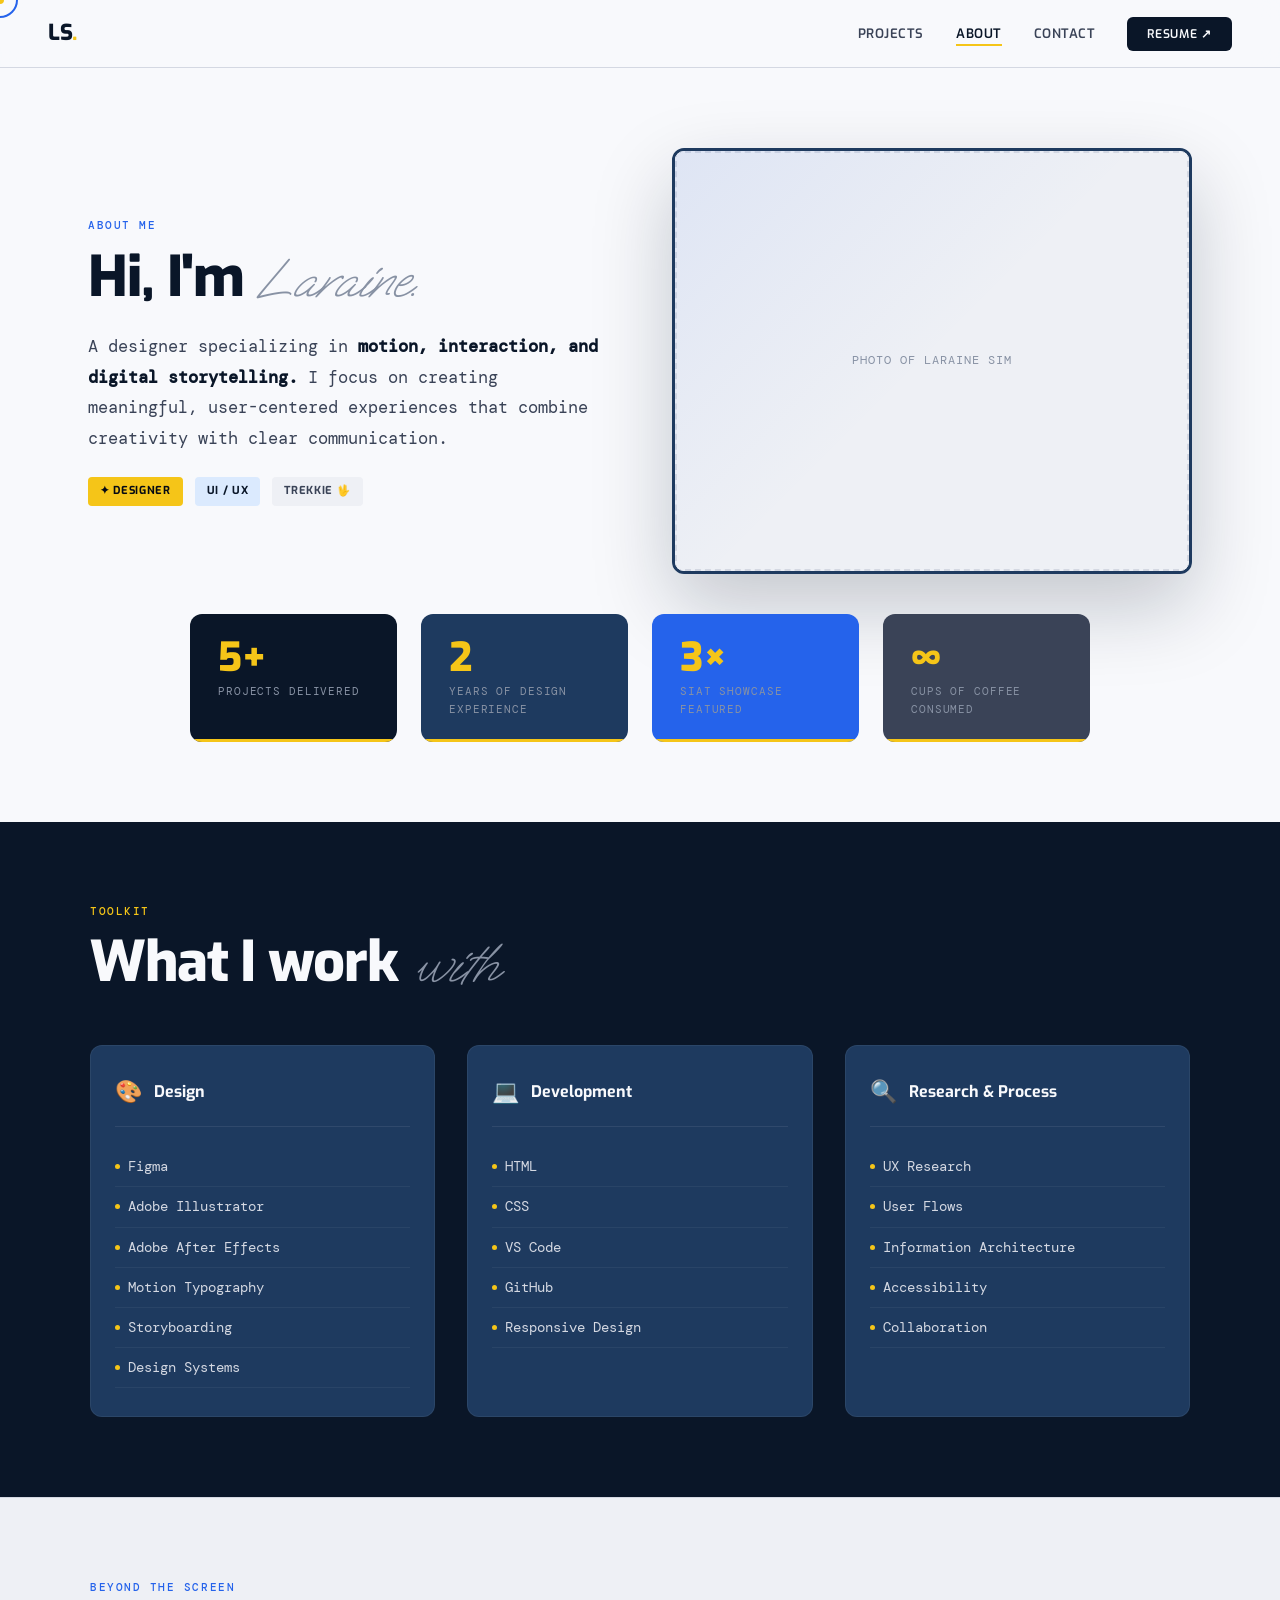
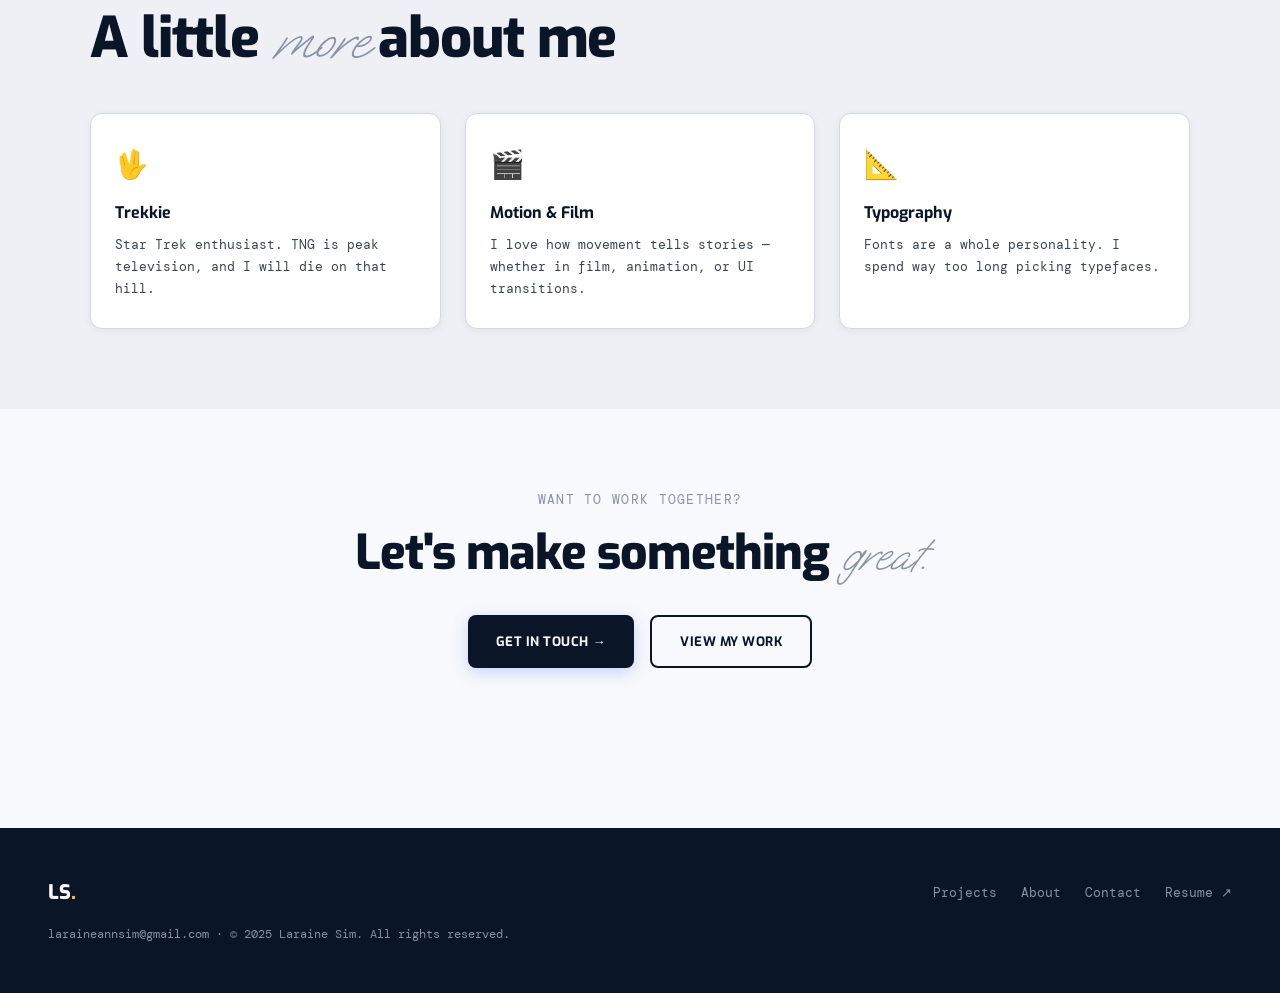
==== about.html @ 588b2851 "new portfolio" ====
<!DOCTYPE html>
<html lang="en">
  <head>
    <meta charset="UTF-8" />
    <meta name="viewport" content="width=device-width, initial-scale=1.0" />
    <title>About — Laraine Sim</title>
    <link rel="stylesheet" href="css/style.css" />
    <link rel="stylesheet" href="css/about.css" />
  </head>
  <body>
    <div class="cursor-dot"></div>
    <div class="cursor-ring"></div>

    <!-- ===================== NAV ===================== -->
    <nav class="nav">
      <a href="index.html" class="nav-logo">LS<span>.</span></a>
      <button class="nav-toggle" aria-label="Toggle menu">
        <span></span><span></span><span></span>
      </button>
      <ul class="nav-links">
        <li><a href="projects.html">Projects</a></li>
        <li><a href="about.html" class="active">About</a></li>
        <li><a href="contact.html">Contact</a></li>
        <li>
          <a
            href="https://drive.google.com/file/d/1U10L0qeT0MrT_OG-5EShGJ4zShYl49rG/view"
            target="_blank"
            class="nav-cta"
            >Resume ↗</a
          >
        </li>
      </ul>
    </nav>

    <main class="page">
      <!-- ---- PAGE HEADER ---- -->
      <section class="about-hero">
        <div class="about-hero-text reveal">
          <span class="section-label">About Me</span>
          <h1 class="section-title">Hi, I'm <em>Laraine.</em></h1>
          <p class="about-intro">
            A designer specializing in
            <strong>motion, interaction, and digital storytelling.</strong>
            I focus on creating meaningful, user-centered experiences that
            combine creativity with clear communication.
          </p>
          <div
            style="display: flex; gap: 12px; flex-wrap: wrap; margin-top: 24px"
          >
            <!-- Quick identity chips — edit to taste -->
            <span class="chip">✦ Designer</span>
            <span
              class="chip"
              style="background: var(--blue-light); color: var(--blue-dark)"
              >UI / UX</span
            >
            <span
              class="chip"
              style="background: var(--grey-100); color: var(--grey-700)"
              >Trekkie 🖖</span
            >
          </div>
        </div>

        <!-- Photo placeholder — replace src with your actual photo -->
        <div class="about-photo reveal">
          <div class="photo-frame">
            <div
              class="img-placeholder"
              style="height: 420px; border-radius: 0"
            >
              <!-- Replace this div with: <img src="images/laraine.jpg" alt="Laraine Sim"> -->
              Photo of Laraine Sim
            </div>
          </div>
        </div>
      </section>

      <!-- ---- STATS ROW ---- -->
      <section class="section" style="padding-top: 0">
        <div
          class="stat-row stagger-group"
          style="max-width: 900px; margin: 0 auto"
        >
          <!-- Edit stats to match your real numbers -->
          <div class="stat-card stagger-child reveal">
            <div class="stat-num">5+</div>
            <div class="stat-label">Projects delivered</div>
          </div>
          <div
            class="stat-card stagger-child reveal"
            style="background: var(--blue-mid)"
          >
            <div class="stat-num">2</div>
            <div class="stat-label">Years of design experience</div>
          </div>
          <div
            class="stat-card stagger-child reveal"
            style="background: var(--blue-bright)"
          >
            <div class="stat-num">3×</div>
            <div class="stat-label">SIAT Showcase featured</div>
          </div>
          <div
            class="stat-card stagger-child reveal"
            style="background: var(--grey-700)"
          >
            <div class="stat-num">∞</div>
            <div class="stat-label">Cups of coffee consumed</div>
          </div>
        </div>
      </section>

      <!-- ---- SKILLS ---- -->
      <section class="section skills-section reveal">
        <div style="max-width: 1100px; margin: 0 auto">
          <span class="section-label">Toolkit</span>
          <h2 class="section-title" style="margin-bottom: 48px">
            What I work <em>with</em>
          </h2>

          <div class="skills-grid">
            <!-- Column 1: Design -->
            <div class="skill-col reveal">
              <div class="skill-col-header">
                <span class="skill-col-icon">🎨</span>
                <h3>Design</h3>
              </div>
              <ul class="skill-list">
                <!-- Edit, add, or remove skills here -->
                <li>Figma</li>
                <li>Adobe Illustrator</li>
                <li>Adobe After Effects</li>
                <li>Motion Typography</li>
                <li>Storyboarding</li>
                <li>Design Systems</li>
              </ul>
            </div>

            <!-- Column 2: Development -->
            <div class="skill-col reveal">
              <div class="skill-col-header">
                <span class="skill-col-icon">💻</span>
                <h3>Development</h3>
              </div>
              <ul class="skill-list">
                <li>HTML</li>
                <li>CSS</li>
                <li>VS Code</li>
                <li>GitHub</li>
                <li>Responsive Design</li>
              </ul>
            </div>

            <!-- Column 3: Process -->
            <div class="skill-col reveal">
              <div class="skill-col-header">
                <span class="skill-col-icon">🔍</span>
                <h3>Research & Process</h3>
              </div>
              <ul class="skill-list">
                <li>UX Research</li>
                <li>User Flows</li>
                <li>Information Architecture</li>
                <li>Accessibility</li>
                <li>Collaboration</li>
              </ul>
            </div>
          </div>
        </div>
      </section>

      <!-- ---- INTERESTS / FUN SIDE ---- -->
      <section class="section interests-section">
        <div style="max-width: 1100px; margin: 0 auto">
          <span class="section-label">Beyond the screen</span>
          <h2 class="section-title" style="margin-bottom: 40px">
            A little <em>more</em> about me
          </h2>

          <!-- Edit these interest cards to personalize -->
          <div class="interest-grid stagger-group">
            <div class="interest-card stagger-child reveal">
              <span class="interest-icon">🖖</span>
              <h4>Trekkie</h4>
              <p>
                Star Trek enthusiast. TNG is peak television, and I will die on
                that hill.
              </p>
            </div>
            <div class="interest-card stagger-child reveal">
              <span class="interest-icon">🎬</span>
              <h4>Motion & Film</h4>
              <p>
                I love how movement tells stories — whether in film, animation,
                or UI transitions.
              </p>
            </div>
            <div class="interest-card stagger-child reveal">
              <span class="interest-icon">📐</span>
              <h4>Typography</h4>
              <p>
                Fonts are a whole personality. I spend way too long picking
                typefaces.
              </p>
            </div>
            <!-- Add more cards here as you like -->
          </div>
        </div>
      </section>

      <!-- ---- CTA ---- -->
      <section class="section" style="text-align: center; padding-bottom: 80px">
        <div class="reveal">
          <p
            style="
              font-size: 13px;
              letter-spacing: 0.1em;
              text-transform: uppercase;
              color: var(--grey-400);
              margin-bottom: 16px;
            "
          >
            Want to work together?
          </p>
          <h2
            class="section-title"
            style="font-size: clamp(28px, 4vw, 48px); margin-bottom: 32px"
          >
            Let's make something <em>great.</em>
          </h2>
          <div
            style="
              display: flex;
              gap: 16px;
              justify-content: center;
              flex-wrap: wrap;
            "
          >
            <a href="contact.html" class="btn btn-primary">Get in touch →</a>
            <a href="projects.html" class="btn btn-outline">View my work</a>
          </div>
        </div>
      </section>
    </main>

    <footer class="footer">
      <div class="footer-logo">LS<span>.</span></div>
      <nav class="footer-links">
        <a href="projects.html">Projects</a>
        <a href="about.html">About</a>
        <a href="contact.html">Contact</a>
        <a
          href="https://drive.google.com/file/d/1U10L0qeT0MrT_OG-5EShGJ4zShYl49rG/view"
          target="_blank"
          >Resume ↗</a
        >
      </nav>
      <p class="footer-copy">
        laraineannsim@gmail.com · © 2025 Laraine Sim. All rights reserved.
      </p>
    </footer>

    <script src="js/main.js"></script>
  </body>
</html>
---- css/style.css ----
/* ============================================================
   LARAINE SIM PORTFOLIO — GLOBAL STYLES
   Brand: Blue, White, Grey, Black + Yellow highlight
   Aesthetic: Modern editorial, playful 3D folder system
   ============================================================ */

/* ---------- FONTS ---------- */
@import url("https://fonts.googleapis.com/css2?family=Syne:wght@400;500;600;700;800&family=DM+Mono:ital,wght@0,300;0,400;0,500;1,300&family=Fraunces:ital,opsz,wght@0,9..144,300;0,9..144,600;0,9..144,700;1,9..144,300&family=Exo:wght@300;400;500;600;700&family=Oooh+Baby&display=swap");

/* ---------- DESIGN TOKENS ---------- */
:root {
  /* Core palette */
  --blue-dark: #0a1628; /* near-black navy */
  --blue-mid: #1e3a5f; /* deep blue */
  --blue-bright: #2563eb; /* interaction blue */
  --blue-light: #dbeafe; /* tint */
  --white: #f8f9fc;
  --grey-100: #eef0f5;
  --grey-200: #d4d8e2;
  --grey-400: #8892a4;
  --grey-700: #3a4357;
  --black: #050a14;
  --yellow: #f5c518; /* highlight accent */
  --yellow-pale: #fef9e7;

  /* Semantic */
  --bg: var(--white);
  --surface: #ffffff;
  --text-primary: var(--blue-dark);
  --text-muted: var(--grey-400);
  --border: var(--grey-200);

  /* Typography */
  --font-display: "Exo", sans-serif;
  --font-body: "DM Mono", monospace;
  --font-serif: "Oooh Baby", serif;

  /* Spacing */
  --nav-h: 68px;

  /* Shadows */
  --shadow-sm: 0 2px 8px rgba(10, 22, 40, 0.06);
  --shadow-md: 0 6px 24px rgba(10, 22, 40, 0.1);
  --shadow-lg: 0 16px 48px rgba(10, 22, 40, 0.16);
  --shadow-xl: 0 32px 80px rgba(10, 22, 40, 0.22);
}

/* ---------- RESET ---------- */
*,
*::before,
*::after {
  box-sizing: border-box;
  margin: 0;
  padding: 0;
}
html {
  scroll-behavior: smooth;
}
body {
  font-family: var(--font-body);
  background: var(--bg);
  color: var(--text-primary);
  font-size: 15px;
  line-height: 1.65;
  overflow-x: hidden;
  cursor: none; /* custom cursor active */
}
img {
  display: block;
  max-width: 100%;
}
a {
  color: inherit;
  text-decoration: none;
}
ul {
  list-style: none;
}
button {
  cursor: none;
  font-family: inherit;
  border: none;
  background: none;
}

/* ---------- CUSTOM CURSOR ---------- */
.cursor-dot,
.cursor-ring {
  position: fixed;
  border-radius: 50%;
  pointer-events: none;
  z-index: 9999;
  transform: translate(-50%, -50%);
  transition: opacity 0.2s;
}
.cursor-dot {
  width: 8px;
  height: 8px;
  background: var(--yellow);
}
.cursor-ring {
  width: 36px;
  height: 36px;
  border: 2px solid var(--blue-bright);
  transition: transform 0.12s cubic-bezier(0.25, 0.46, 0.45, 0.94), opacity 0.2s,
    width 0.2s, height 0.2s, border-color 0.2s;
}
.cursor-ring.hovered {
  width: 56px;
  height: 56px;
  border-color: var(--yellow);
}

/* ---------- NAV ---------- */
.nav {
  position: fixed;
  top: 0;
  left: 0;
  right: 0;
  height: var(--nav-h);
  display: flex;
  align-items: center;
  justify-content: space-between;
  padding: 0 48px;
  background: rgba(248, 249, 252, 0.88);
  backdrop-filter: blur(12px);
  border-bottom: 1px solid var(--border);
  z-index: 100;
}
.nav-logo {
  font-family: var(--font-display);
  font-weight: 800;
  font-size: 22px;
  letter-spacing: -0.5px;
  color: var(--blue-dark);
}
.nav-logo span {
  color: var(--yellow);
}
.nav-links {
  display: flex;
  gap: 32px;
  align-items: center;
}
.nav-links a {
  font-family: var(--font-display);
  font-size: 13px;
  font-weight: 600;
  letter-spacing: 0.04em;
  text-transform: uppercase;
  color: var(--grey-700);
  position: relative;
  transition: color 0.2s;
}
.nav-links a::after {
  content: "";
  position: absolute;
  bottom: -4px;
  left: 0;
  right: 0;
  height: 2px;
  background: var(--yellow);
  transform: scaleX(0);
  transform-origin: left;
  transition: transform 0.25s cubic-bezier(0.25, 0.46, 0.45, 0.94);
}
.nav-links a:hover,
.nav-links a.active {
  color: var(--blue-dark);
}
.nav-links a:hover::after,
.nav-links a.active::after {
  transform: scaleX(1);
}
.nav-cta {
  background: var(--blue-dark);
  color: var(--white) !important;
  padding: 9px 20px;
  border-radius: 6px;
  font-size: 12px !important;
  letter-spacing: 0.06em !important;
  transition: background 0.2s, transform 0.15s !important;
}
.nav-cta:hover {
  background: var(--blue-bright) !important;
  transform: translateY(-1px);
}
.nav-cta::after {
  display: none !important;
}

/* ---------- PAGE WRAPPER ---------- */
.page {
  padding-top: var(--nav-h);
  min-height: 100vh;
}

/* ---------- FOOTER ---------- */
.footer {
  background: var(--blue-dark);
  color: var(--grey-200);
  padding: 48px;
  display: flex;
  align-items: center;
  justify-content: space-between;
  flex-wrap: wrap;
  gap: 16px;
  margin-top: 80px;
}
.footer-logo {
  font-family: var(--font-display);
  font-size: 20px;
  font-weight: 800;
  color: var(--white);
}
.footer-logo span {
  color: var(--yellow);
}
.footer-links {
  display: flex;
  gap: 24px;
}
.footer-links a {
  font-size: 13px;
  color: var(--grey-400);
  transition: color 0.2s;
}
.footer-links a:hover {
  color: var(--yellow);
}
.footer-copy {
  font-size: 12px;
  color: var(--grey-400);
  width: 100%;
}

/* ---------- SECTION UTILITIES ---------- */
.section {
  padding: 80px 48px;
}
.section-label {
  font-family: var(--font-body);
  font-size: 11px;
  letter-spacing: 0.14em;
  text-transform: uppercase;
  color: var(--blue-bright);
  font-weight: 500;
  margin-bottom: 12px;
  display: block;
}
.section-title {
  font-family: var(--font-display);
  font-size: clamp(32px, 5vw, 56px);
  font-weight: 800;
  line-height: 1.1;
  letter-spacing: -0.02em;
  color: var(--blue-dark);
}
.section-title em {
  font-family: var(--font-serif);
  font-style: italic;
  font-weight: 300;
  color: var(--grey-400);
}

/* ---------- YELLOW HIGHLIGHT CHIP ---------- */
.chip {
  display: inline-flex;
  align-items: center;
  gap: 6px;
  background: var(--yellow);
  color: var(--black);
  font-family: var(--font-display);
  font-size: 11px;
  font-weight: 700;
  letter-spacing: 0.06em;
  text-transform: uppercase;
  padding: 5px 12px;
  border-radius: 4px;
}

/* ---------- BUTTONS ---------- */
.btn {
  display: inline-flex;
  align-items: center;
  gap: 8px;
  font-family: var(--font-display);
  font-size: 13px;
  font-weight: 700;
  letter-spacing: 0.04em;
  text-transform: uppercase;
  padding: 14px 28px;
  border-radius: 8px;
  transition: transform 0.18s, box-shadow 0.18s, background 0.18s;
}
.btn:hover {
  transform: translateY(-2px);
}
.btn-primary {
  background: var(--blue-dark);
  color: var(--white);
  box-shadow: 0 4px 16px rgba(37, 99, 235, 0.25);
}
.btn-primary:hover {
  background: var(--blue-bright);
  box-shadow: 0 8px 24px rgba(37, 99, 235, 0.4);
}
.btn-outline {
  border: 2px solid var(--blue-dark);
  color: var(--blue-dark);
}
.btn-outline:hover {
  background: var(--blue-dark);
  color: var(--white);
}
.btn-yellow {
  background: var(--yellow);
  color: var(--black);
  box-shadow: 0 4px 16px rgba(245, 197, 24, 0.3);
}
.btn-yellow:hover {
  box-shadow: 0 8px 24px rgba(245, 197, 24, 0.5);
}

/* ---------- REVEAL ANIMATIONS ---------- */
.reveal {
  opacity: 0;
  transform: translateY(24px);
  transition: opacity 0.6s cubic-bezier(0.25, 0.46, 0.45, 0.94),
    transform 0.6s cubic-bezier(0.25, 0.46, 0.45, 0.94);
}
.reveal.visible {
  opacity: 1;
  transform: translateY(0);
}

/* ---------- STAT CARD (data emphasis) ---------- */
.stat-row {
  display: flex;
  gap: 24px;
  flex-wrap: wrap;
  margin: 32px 0;
}
.stat-card {
  background: var(--blue-dark);
  color: var(--white);
  padding: 24px 28px;
  border-radius: 12px;
  min-width: 140px;
  flex: 1;
  position: relative;
  overflow: hidden;
}
.stat-card::after {
  content: "";
  position: absolute;
  bottom: 0;
  left: 0;
  right: 0;
  height: 3px;
  background: var(--yellow);
}
.stat-num {
  font-family: var(--font-display);
  font-size: 40px;
  font-weight: 800;
  color: var(--yellow);
  line-height: 1;
  margin-bottom: 4px;
}
.stat-label {
  font-size: 11px;
  letter-spacing: 0.08em;
  text-transform: uppercase;
  color: var(--grey-400);
}

/* ---------- TAG / SKILL PILL ---------- */
.tag {
  display: inline-block;
  padding: 5px 12px;
  background: var(--grey-100);
  border: 1px solid var(--border);
  border-radius: 4px;
  font-size: 11px;
  font-weight: 500;
  color: var(--grey-700);
  letter-spacing: 0.04em;
}

/* ---------- PROJECT IMAGE PLACEHOLDER ---------- */
.img-placeholder {
  width: 100%;
  background: var(--grey-100);
  border: 2px dashed var(--border);
  border-radius: 12px;
  display: flex;
  align-items: center;
  justify-content: center;
  color: var(--grey-400);
  font-size: 12px;
  letter-spacing: 0.08em;
  text-transform: uppercase;
  font-family: var(--font-body);
}

/* ---------- MOBILE NAV TOGGLE (hamburger) ---------- */
.nav-toggle {
  display: none;
  flex-direction: column;
  gap: 5px;
  padding: 8px;
}
.nav-toggle span {
  display: block;
  width: 22px;
  height: 2px;
  background: var(--blue-dark);
  border-radius: 2px;
  transition: transform 0.2s, opacity 0.2s;
}

/* ---------- RESPONSIVE ---------- */
@media (max-width: 768px) {
  .nav {
    padding: 0 24px;
  }
  .nav-toggle {
    display: flex;
  }
  .nav-links {
    display: none;
    position: absolute;
    top: var(--nav-h);
    left: 0;
    right: 0;
    background: var(--surface);
    flex-direction: column;
    padding: 24px;
    border-bottom: 1px solid var(--border);
    gap: 16px;
    box-shadow: var(--shadow-md);
  }
  .nav-links.open {
    display: flex;
  }
  .section {
    padding: 60px 24px;
  }
  .footer {
    padding: 32px 24px;
  }
  .stat-row {
    gap: 12px;
  }
}
---- css/about.css ----
/* ============================================================
   ABOUT PAGE — Styles
   ============================================================ */

/* ---- HERO ---- */
.about-hero {
  display: grid;
  grid-template-columns: 1fr 1fr;
  gap: 64px;
  padding: 80px 48px 40px;
  max-width: 1200px;
  margin: 0 auto;
  align-items: center;
}

.about-intro {
  font-size: 17px;
  color: var(--grey-700);
  line-height: 1.8;
  max-width: 520px;
  margin-top: 20px;
}

.about-intro strong {
  color: var(--blue-dark);
  font-weight: 600;
}

/* ---- PHOTO ---- */
.about-photo {
  position: relative;
}

.photo-frame {
  border-radius: 12px;
  overflow: hidden;
  border: 3px solid var(--blue-mid);
  box-shadow: var(--shadow-xl);
  position: relative;
}

/* Decorative corner accent */
.photo-frame::before {
  content: "";
  position: absolute;
  inset: 0;
  background: linear-gradient(
    135deg,
    rgba(37, 99, 235, 0.08) 0%,
    transparent 50%
  );
  z-index: 1;
  pointer-events: none;
}

/* ---- SKILLS SECTION ---- */
.skills-section {
  background: var(--blue-dark);
  color: var(--white);
}

/* Override section-label color on dark bg */
.skills-section .section-label {
  color: var(--yellow);
}
.skills-section .section-title {
  color: var(--white);
}
.skills-section .section-title em {
  color: var(--grey-400);
}

.skills-grid {
  display: grid;
  grid-template-columns: repeat(3, 1fr);
  gap: 32px;
}

.skill-col {
  background: var(--blue-mid);
  border-radius: 12px;
  padding: 28px 24px;
  border: 1px solid rgba(255, 255, 255, 0.06);
  transition: transform 0.25s, box-shadow 0.25s;
}

.skill-col:hover {
  transform: translateY(-4px);
  box-shadow: 0 12px 32px rgba(0, 0, 0, 0.3);
}

.skill-col-header {
  display: flex;
  align-items: center;
  gap: 12px;
  margin-bottom: 20px;
  padding-bottom: 16px;
  border-bottom: 1px solid rgba(255, 255, 255, 0.08);
}

.skill-col-icon {
  font-size: 22px;
}

.skill-col-header h3 {
  font-family: var(--font-display);
  font-size: 16px;
  font-weight: 700;
  color: var(--white);
}

.skill-list li {
  padding: 8px 0;
  font-size: 14px;
  color: var(--grey-200);
  border-bottom: 1px solid rgba(255, 255, 255, 0.05);
  display: flex;
  align-items: center;
  gap: 8px;
}

/* Yellow dot before each skill */
.skill-list li::before {
  content: "";
  width: 5px;
  height: 5px;
  background: var(--yellow);
  border-radius: 50%;
  flex-shrink: 0;
}

/* ---- INTERESTS ---- */
.interests-section {
  background: var(--grey-100);
  border-top: 1px solid var(--border);
}

.interest-grid {
  display: grid;
  grid-template-columns: repeat(3, 1fr);
  gap: 24px;
}

.interest-card {
  background: var(--surface);
  border: 1px solid var(--border);
  border-radius: 12px;
  padding: 28px 24px;
  box-shadow: var(--shadow-sm);
  transition: transform 0.25s, box-shadow 0.25s;
}

.interest-card:hover {
  transform: translateY(-4px);
  box-shadow: var(--shadow-md);
}

.interest-icon {
  font-size: 28px;
  display: block;
  margin-bottom: 12px;
}

.interest-card h4 {
  font-family: var(--font-display);
  font-size: 16px;
  font-weight: 700;
  color: var(--blue-dark);
  margin-bottom: 8px;
}

.interest-card p {
  font-size: 13px;
  color: var(--grey-700);
  line-height: 1.7;
}

/* ---- RESPONSIVE ---- */
@media (max-width: 900px) {
  .about-hero {
    grid-template-columns: 1fr;
    padding: 48px 24px 24px;
    gap: 40px;
  }
  .about-photo {
    order: -1;
  }
  .skills-grid {
    grid-template-columns: 1fr;
  }
  .interest-grid {
    grid-template-columns: 1fr;
  }
}
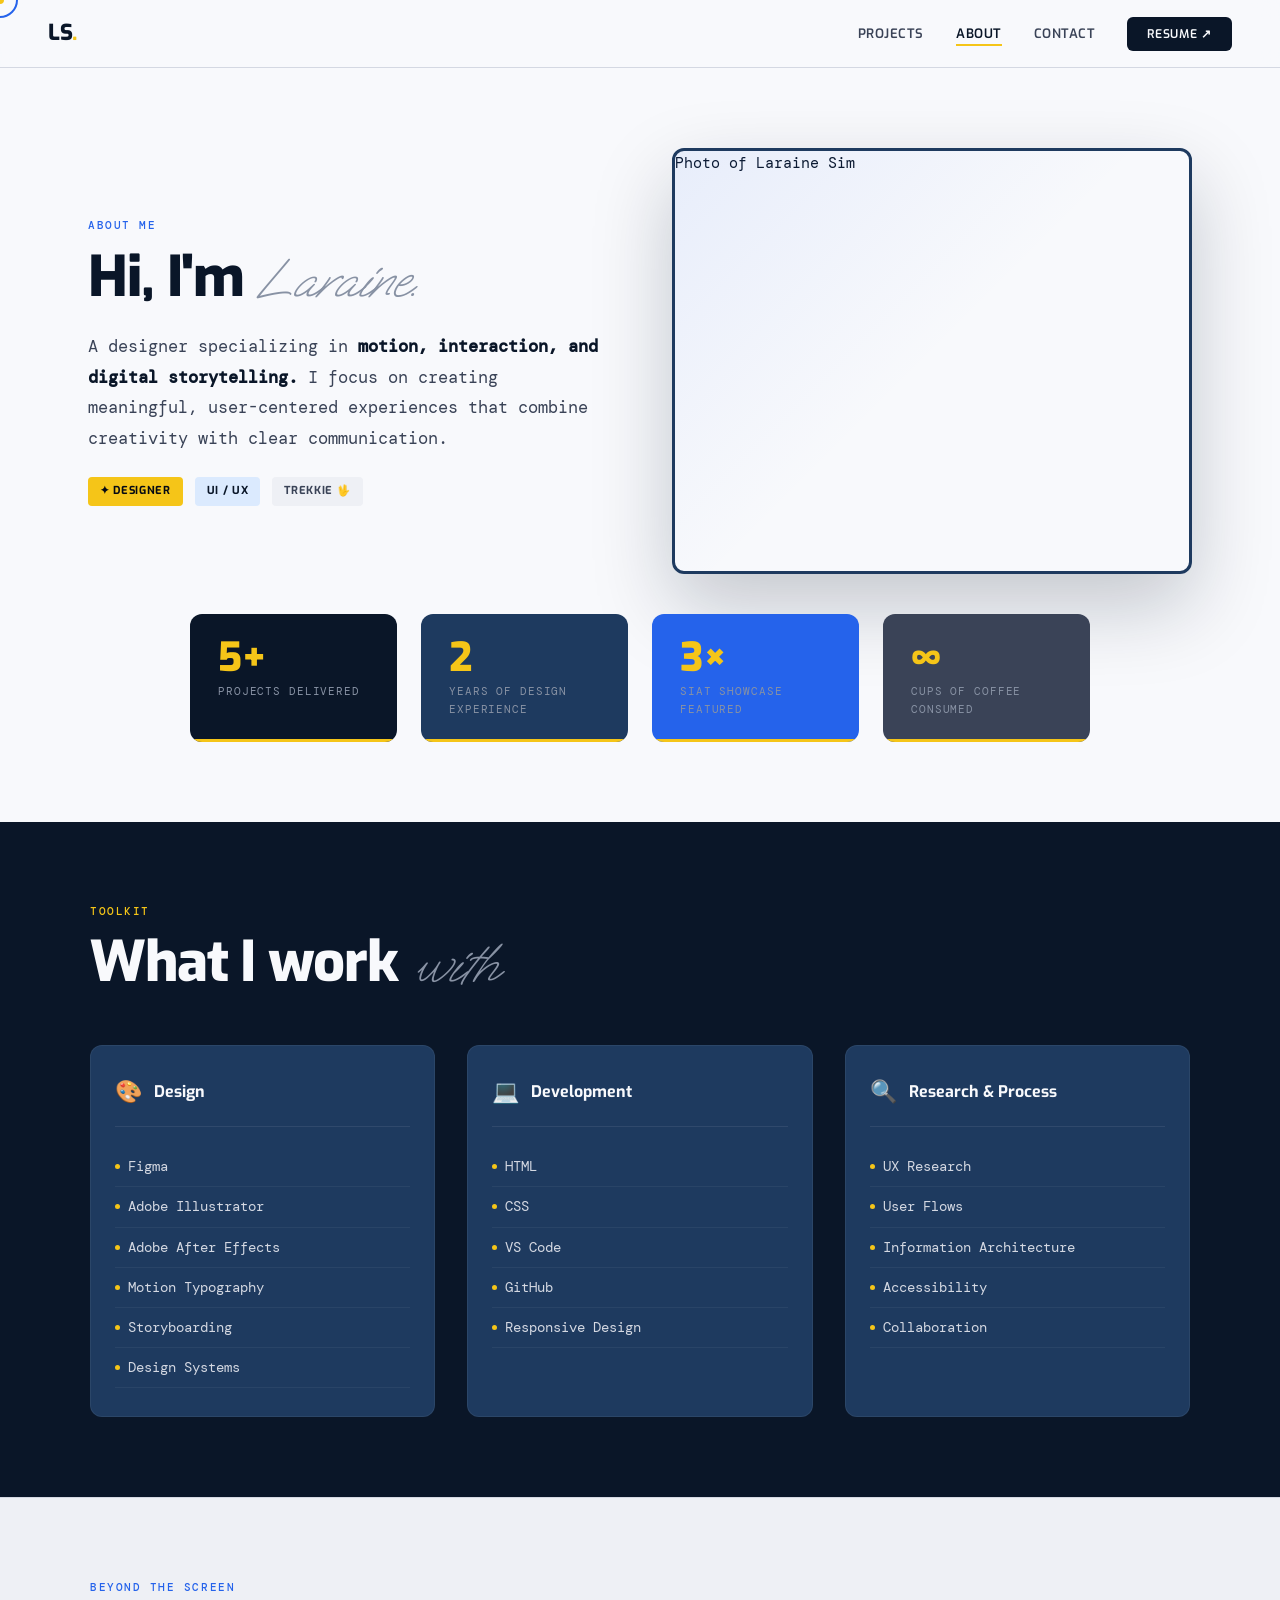
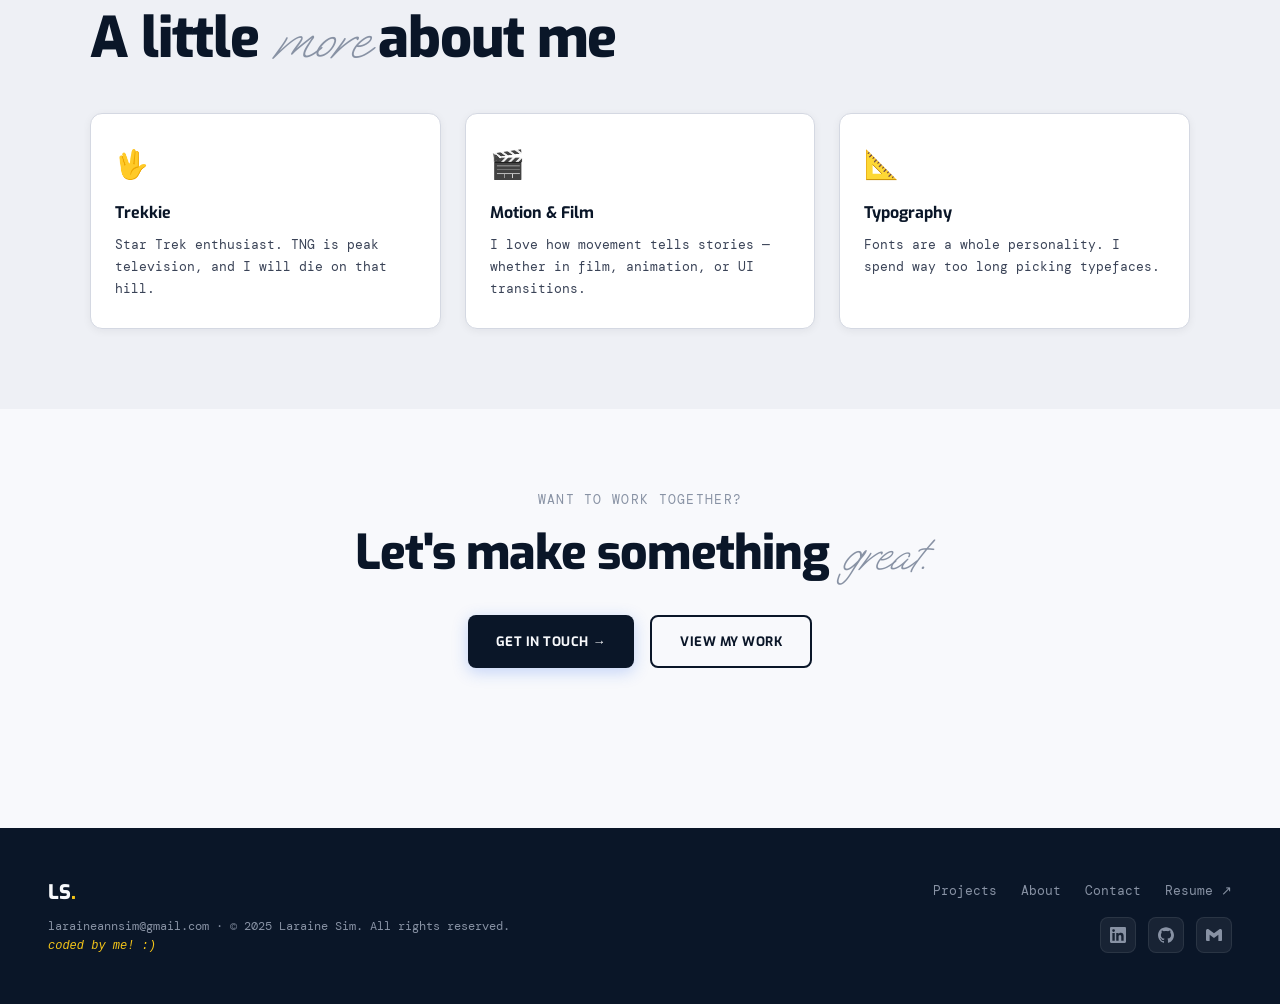
==== commit a0de056f: "trying to edit form submission" ====
--- a/about.html
+++ b/about.html
@@ -244,21 +244,70 @@
       </section>
     </main>
 
+    <!-- ---- FOOTER---- -->
     <footer class="footer">
-      <div class="footer-logo">LS<span>.</span></div>
-      <nav class="footer-links">
-        <a href="projects.html">Projects</a>
-        <a href="about.html">About</a>
-        <a href="contact.html">Contact</a>
-        <a
-          href="https://drive.google.com/file/d/1U10L0qeT0MrT_OG-5EShGJ4zShYl49rG/view"
-          target="_blank"
-          >Resume ↗</a
-        >
-      </nav>
-      <p class="footer-copy">
-        laraineannsim@gmail.com · © 2025 Laraine Sim. All rights reserved.
-      </p>
+      <div class="footer-logo-group">
+        <div class="footer-logo">LS<span>.</span></div>
+        <p class="footer-copy">
+          laraineannsim@gmail.com · © 2025 Laraine Sim. All rights reserved.
+          <br /><span class="footer-coded">coded by me! :)</span>
+        </p>
+      </div>
+      <div class="footer-right">
+        <nav class="footer-links">
+          <a href="projects.html">Projects</a>
+          <a href="about.html">About</a>
+          <a href="contact.html">Contact</a>
+          <a
+            href="https://drive.google.com/file/d/1U10L0qeT0MrT_OG-5EShGJ4zShYl49rG/view"
+            target="_blank"
+            >Resume ↗</a
+          >
+        </nav>
+        <!-- Social icon links — update hrefs with your actual profiles -->
+        <div class="footer-socials">
+          <!-- LinkedIn -->
+          <a
+            href="https://www.linkedin.com/in/laraine-sim"
+            target="_blank"
+            class="footer-social-link"
+            aria-label="LinkedIn"
+          >
+            <svg viewBox="0 0 24 24" xmlns="http://www.w3.org/2000/svg">
+              <path
+                d="M20.447 20.452h-3.554v-5.569c0-1.328-.027-3.037-1.852-3.037-1.853 0-2.136 1.445-2.136 2.939v5.667H9.351V9h3.414v1.561h.046c.477-.9 1.637-1.85 3.37-1.85 3.601 0 4.267 2.37 4.267 5.455v6.286zM5.337 7.433a2.062 2.062 0 0 1-2.063-2.065 2.064 2.064 0 1 1 2.063 2.065zm1.782 13.019H3.555V9h3.564v11.452zM22.225 0H1.771C.792 0 0 .774 0 1.729v20.542C0 23.227.792 24 1.771 24h20.451C23.2 24 24 23.227 24 22.271V1.729C24 .774 23.2 0 22.222 0h.003z"
+              ></path>
+            </svg>
+          </a>
+
+          <!-- GitHub -->
+          <a
+            href="https://github.com/larainesim"
+            target="_blank"
+            class="footer-social-link"
+            aria-label="GitHub"
+          >
+            <svg viewBox="0 0 24 24" xmlns="http://www.w3.org/2000/svg">
+              <path
+                d="M12 .297c-6.63 0-12 5.373-12 12 0 5.303 3.438 9.8 8.205 11.385.6.113.82-.258.82-.577 0-.285-.01-1.04-.015-2.04-3.338.724-4.042-1.61-4.042-1.61C4.422 18.07 3.633 17.7 3.633 17.7c-1.087-.744.084-.729.084-.729 1.205.084 1.838 1.236 1.838 1.236 1.07 1.835 2.809 1.305 3.495.998.108-.776.417-1.305.76-1.605-2.665-.3-5.466-1.332-5.466-5.93 0-1.31.465-2.38 1.235-3.22-.135-.303-.54-1.523.105-3.176 0 0 1.005-.322 3.3 1.23.96-.267 1.98-.399 3-.405 1.02.006 2.04.138 3 .405 2.28-1.552 3.285-1.23 3.285-1.23.645 1.653.24 2.873.12 3.176.765.84 1.23 1.91 1.23 3.22 0 4.61-2.805 5.625-5.475 5.92.42.36.81 1.096.81 2.22 0 1.606-.015 2.896-.015 3.286 0 .315.21.69.825.57C20.565 22.092 24 17.592 24 12.297c0-6.627-5.373-12-12-12"
+              ></path>
+            </svg>
+          </a>
+
+          <!-- Email -->
+          <a
+            href="mailto:laraineannsim@gmail.com"
+            class="footer-social-link"
+            aria-label="Email"
+          >
+            <svg viewBox="0 0 24 24" xmlns="http://www.w3.org/2000/svg">
+              <path
+                d="M24 5.457v13.909c0 .904-.732 1.636-1.636 1.636h-3.819V11.73L12 16.64l-6.545-4.91v9.273H1.636A1.636 1.636 0 0 1 0 19.366V5.457c0-2.023 2.309-3.178 3.927-1.964L5.455 4.64 12 9.548l6.545-4.91 1.528-1.145C21.69 2.28 24 3.434 24 5.457z"
+              ></path>
+            </svg>
+          </a>
+        </div>
+      </div>
     </footer>
 
     <script src="js/main.js"></script>
--- a/css/style.css
+++ b/css/style.css
@@ -194,7 +194,6 @@
   padding-top: var(--nav-h);
   min-height: 100vh;
 }
-
 /* ---------- FOOTER ---------- */
 .footer {
   background: var(--blue-dark);
@@ -207,6 +206,12 @@
   gap: 16px;
   margin-top: 80px;
 }
+/* Logo + copyright stacked under it */
+.footer-logo-group {
+  display: flex;
+  flex-direction: column;
+  gap: 8px;
+}
 .footer-logo {
   font-family: var(--font-display);
   font-size: 20px;
@@ -215,6 +220,24 @@
 }
 .footer-logo span {
   color: var(--yellow);
+}
+.footer-copy {
+  font-size: 12px;
+  color: var(--grey-400);
+  line-height: 1.6;
+}
+/* "coded by me! :)" — a little personality */
+.footer-coded {
+  color: var(--yellow);
+  font-style: italic;
+}
+
+/* Nav links + social icons stacked in a column */
+.footer-right {
+  display: flex;
+  flex-direction: column;
+  align-items: flex-end;
+  gap: 16px;
 }
 .footer-links {
   display: flex;
@@ -228,10 +251,36 @@
 .footer-links a:hover {
   color: var(--yellow);
 }
-.footer-copy {
-  font-size: 12px;
+
+/* Social icon row */
+.footer-socials {
+  display: flex;
+  gap: 12px;
+  align-items: center;
+}
+.footer-social-link {
+  display: flex;
+  align-items: center;
+  justify-content: center;
+  width: 36px;
+  height: 36px;
+  border-radius: 8px;
+  background: rgba(255, 255, 255, 0.06);
+  border: 1px solid rgba(255, 255, 255, 0.08);
   color: var(--grey-400);
-  width: 100%;
+  transition: background 0.2s, color 0.2s, border-color 0.2s, transform 0.18s;
+}
+.footer-social-link:hover {
+  background: var(--yellow);
+  border-color: var(--yellow);
+  color: var(--black);
+  transform: translateY(-2px);
+}
+.footer-social-link svg {
+  width: 16px;
+  height: 16px;
+  fill: currentColor;
+  display: block;
 }
 
 /* ---------- SECTION UTILITIES ---------- */
@@ -386,22 +435,6 @@
   font-weight: 500;
   color: var(--grey-700);
   letter-spacing: 0.04em;
-}
-
-/* ---------- PROJECT IMAGE PLACEHOLDER ---------- */
-.img-placeholder {
-  width: 100%;
-  background: var(--grey-100);
-  border: 2px dashed var(--border);
-  border-radius: 12px;
-  display: flex;
-  align-items: center;
-  justify-content: center;
-  color: var(--grey-400);
-  font-size: 12px;
-  letter-spacing: 0.08em;
-  text-transform: uppercase;
-  font-family: var(--font-body);
 }
 
 /* ---------- MOBILE NAV TOGGLE (hamburger) ---------- */
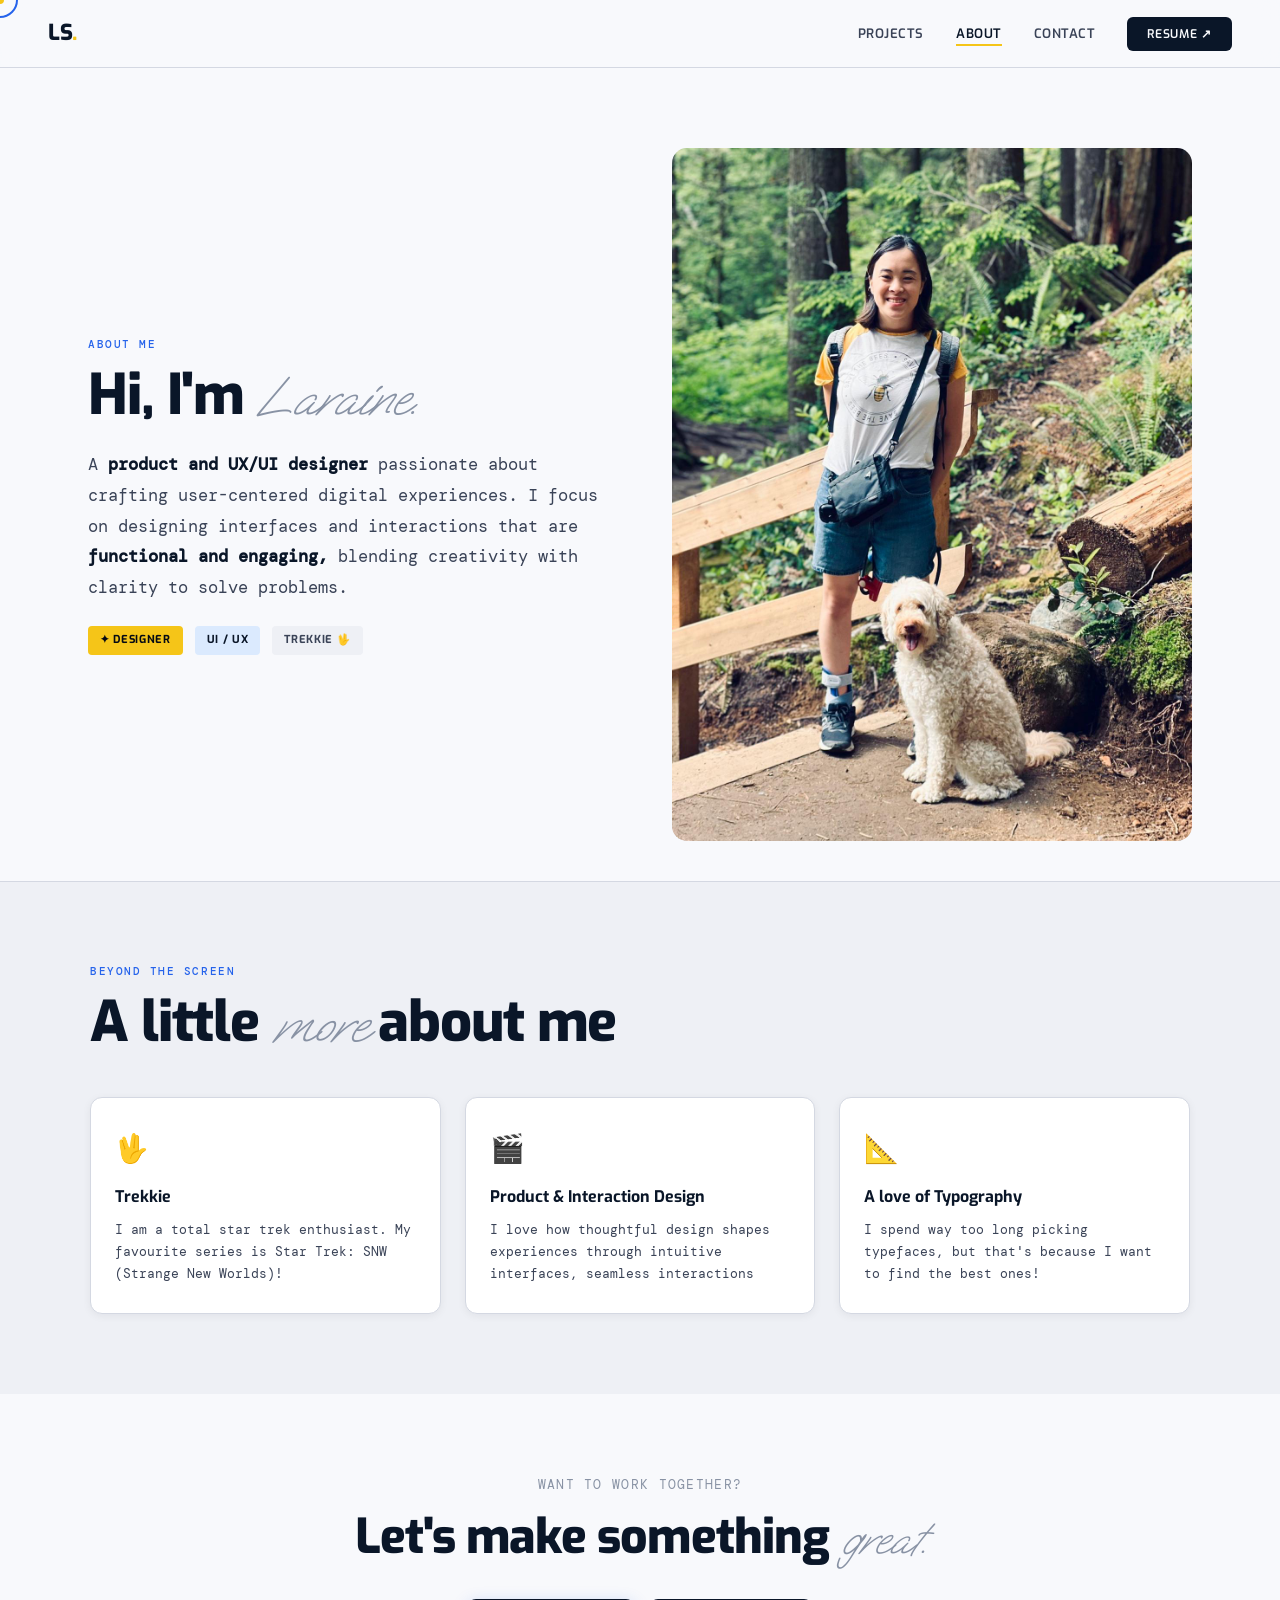
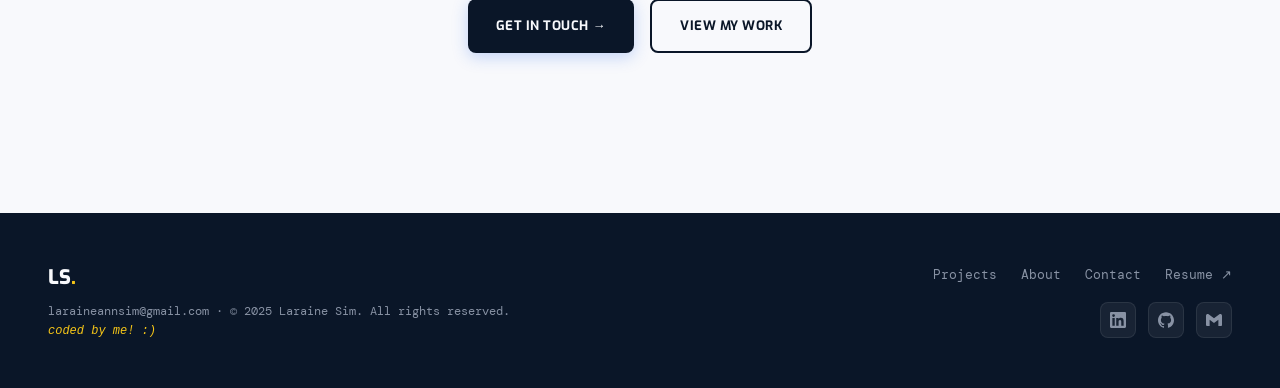
==== commit f7bf3fce: "Changed code to go with current design" ====
--- a/about.html
+++ b/about.html
@@ -39,10 +39,9 @@
           <span class="section-label">About Me</span>
           <h1 class="section-title">Hi, I'm <em>Laraine.</em></h1>
           <p class="about-intro">
-            A designer specializing in
-            <strong>motion, interaction, and digital storytelling.</strong>
-            I focus on creating meaningful, user-centered experiences that
-            combine creativity with clear communication.
+            A <strong>product and UX/UI designer </strong> passionate about crafting user-centered digital experiences. 
+            I focus on designing interfaces and interactions that are <strong>functional and engaging, </strong> 
+            blending creativity with clarity to solve problems.
           </p>
           <div
             style="display: flex; gap: 12px; flex-wrap: wrap; margin-top: 24px"
@@ -62,114 +61,12 @@
           </div>
         </div>
 
-        <!-- Photo placeholder — replace src with your actual photo -->
         <div class="about-photo reveal">
-          <div class="photo-frame">
-            <div
-              class="img-placeholder"
-              style="height: 420px; border-radius: 0"
-            >
-              <!-- Replace this div with: <img src="images/laraine.jpg" alt="Laraine Sim"> -->
-              Photo of Laraine Sim
-            </div>
-          </div>
+          <img src="/aboutimages/laraine.jpg" alt="Description" style="border-radius: 15px;">
+        </div>
         </div>
       </section>
-
-      <!-- ---- STATS ROW ---- -->
-      <section class="section" style="padding-top: 0">
-        <div
-          class="stat-row stagger-group"
-          style="max-width: 900px; margin: 0 auto"
-        >
-          <!-- Edit stats to match your real numbers -->
-          <div class="stat-card stagger-child reveal">
-            <div class="stat-num">5+</div>
-            <div class="stat-label">Projects delivered</div>
-          </div>
-          <div
-            class="stat-card stagger-child reveal"
-            style="background: var(--blue-mid)"
-          >
-            <div class="stat-num">2</div>
-            <div class="stat-label">Years of design experience</div>
-          </div>
-          <div
-            class="stat-card stagger-child reveal"
-            style="background: var(--blue-bright)"
-          >
-            <div class="stat-num">3×</div>
-            <div class="stat-label">SIAT Showcase featured</div>
-          </div>
-          <div
-            class="stat-card stagger-child reveal"
-            style="background: var(--grey-700)"
-          >
-            <div class="stat-num">∞</div>
-            <div class="stat-label">Cups of coffee consumed</div>
-          </div>
-        </div>
-      </section>
-
-      <!-- ---- SKILLS ---- -->
-      <section class="section skills-section reveal">
-        <div style="max-width: 1100px; margin: 0 auto">
-          <span class="section-label">Toolkit</span>
-          <h2 class="section-title" style="margin-bottom: 48px">
-            What I work <em>with</em>
-          </h2>
-
-          <div class="skills-grid">
-            <!-- Column 1: Design -->
-            <div class="skill-col reveal">
-              <div class="skill-col-header">
-                <span class="skill-col-icon">🎨</span>
-                <h3>Design</h3>
-              </div>
-              <ul class="skill-list">
-                <!-- Edit, add, or remove skills here -->
-                <li>Figma</li>
-                <li>Adobe Illustrator</li>
-                <li>Adobe After Effects</li>
-                <li>Motion Typography</li>
-                <li>Storyboarding</li>
-                <li>Design Systems</li>
-              </ul>
-            </div>
-
-            <!-- Column 2: Development -->
-            <div class="skill-col reveal">
-              <div class="skill-col-header">
-                <span class="skill-col-icon">💻</span>
-                <h3>Development</h3>
-              </div>
-              <ul class="skill-list">
-                <li>HTML</li>
-                <li>CSS</li>
-                <li>VS Code</li>
-                <li>GitHub</li>
-                <li>Responsive Design</li>
-              </ul>
-            </div>
-
-            <!-- Column 3: Process -->
-            <div class="skill-col reveal">
-              <div class="skill-col-header">
-                <span class="skill-col-icon">🔍</span>
-                <h3>Research & Process</h3>
-              </div>
-              <ul class="skill-list">
-                <li>UX Research</li>
-                <li>User Flows</li>
-                <li>Information Architecture</li>
-                <li>Accessibility</li>
-                <li>Collaboration</li>
-              </ul>
-            </div>
-          </div>
-        </div>
-      </section>
-
+      
       <!-- ---- INTERESTS / FUN SIDE ---- -->
       <section class="section interests-section">
         <div style="max-width: 1100px; margin: 0 auto">
@@ -184,24 +81,23 @@
               <span class="interest-icon">🖖</span>
               <h4>Trekkie</h4>
               <p>
-                Star Trek enthusiast. TNG is peak television, and I will die on
-                that hill.
+                I am a total star trek enthusiast. My favourite series is Star Trek: SNW (Strange New Worlds)!
               </p>
             </div>
             <div class="interest-card stagger-child reveal">
               <span class="interest-icon">🎬</span>
-              <h4>Motion & Film</h4>
+              <h4>Product & Interaction Design</h4>
               <p>
-                I love how movement tells stories — whether in film, animation,
-                or UI transitions.
+                I love how thoughtful design shapes experiences through
+                intuitive interfaces, seamless interactions
               </p>
             </div>
             <div class="interest-card stagger-child reveal">
               <span class="interest-icon">📐</span>
-              <h4>Typography</h4>
+              <h4>A love of Typography</h4>
               <p>
-                Fonts are a whole personality. I spend way too long picking
-                typefaces.
+                I spend way too long picking
+                typefaces, but that's because I want to find the best ones!
               </p>
             </div>
             <!-- Add more cards here as you like -->
@@ -312,4 +208,4 @@
 
     <script src="js/main.js"></script>
   </body>
-</html>
+</html>
--- a/css/about.css
+++ b/css/about.css
@@ -51,82 +51,6 @@
   );
   z-index: 1;
   pointer-events: none;
-}
-
-/* ---- SKILLS SECTION ---- */
-.skills-section {
-  background: var(--blue-dark);
-  color: var(--white);
-}
-
-/* Override section-label color on dark bg */
-.skills-section .section-label {
-  color: var(--yellow);
-}
-.skills-section .section-title {
-  color: var(--white);
-}
-.skills-section .section-title em {
-  color: var(--grey-400);
-}
-
-.skills-grid {
-  display: grid;
-  grid-template-columns: repeat(3, 1fr);
-  gap: 32px;
-}
-
-.skill-col {
-  background: var(--blue-mid);
-  border-radius: 12px;
-  padding: 28px 24px;
-  border: 1px solid rgba(255, 255, 255, 0.06);
-  transition: transform 0.25s, box-shadow 0.25s;
-}
-
-.skill-col:hover {
-  transform: translateY(-4px);
-  box-shadow: 0 12px 32px rgba(0, 0, 0, 0.3);
-}
-
-.skill-col-header {
-  display: flex;
-  align-items: center;
-  gap: 12px;
-  margin-bottom: 20px;
-  padding-bottom: 16px;
-  border-bottom: 1px solid rgba(255, 255, 255, 0.08);
-}
-
-.skill-col-icon {
-  font-size: 22px;
-}
-
-.skill-col-header h3 {
-  font-family: var(--font-display);
-  font-size: 16px;
-  font-weight: 700;
-  color: var(--white);
-}
-
-.skill-list li {
-  padding: 8px 0;
-  font-size: 14px;
-  color: var(--grey-200);
-  border-bottom: 1px solid rgba(255, 255, 255, 0.05);
-  display: flex;
-  align-items: center;
-  gap: 8px;
-}
-
-/* Yellow dot before each skill */
-.skill-list li::before {
-  content: "";
-  width: 5px;
-  height: 5px;
-  background: var(--yellow);
-  border-radius: 50%;
-  flex-shrink: 0;
 }
 
 /* ---- INTERESTS ---- */
